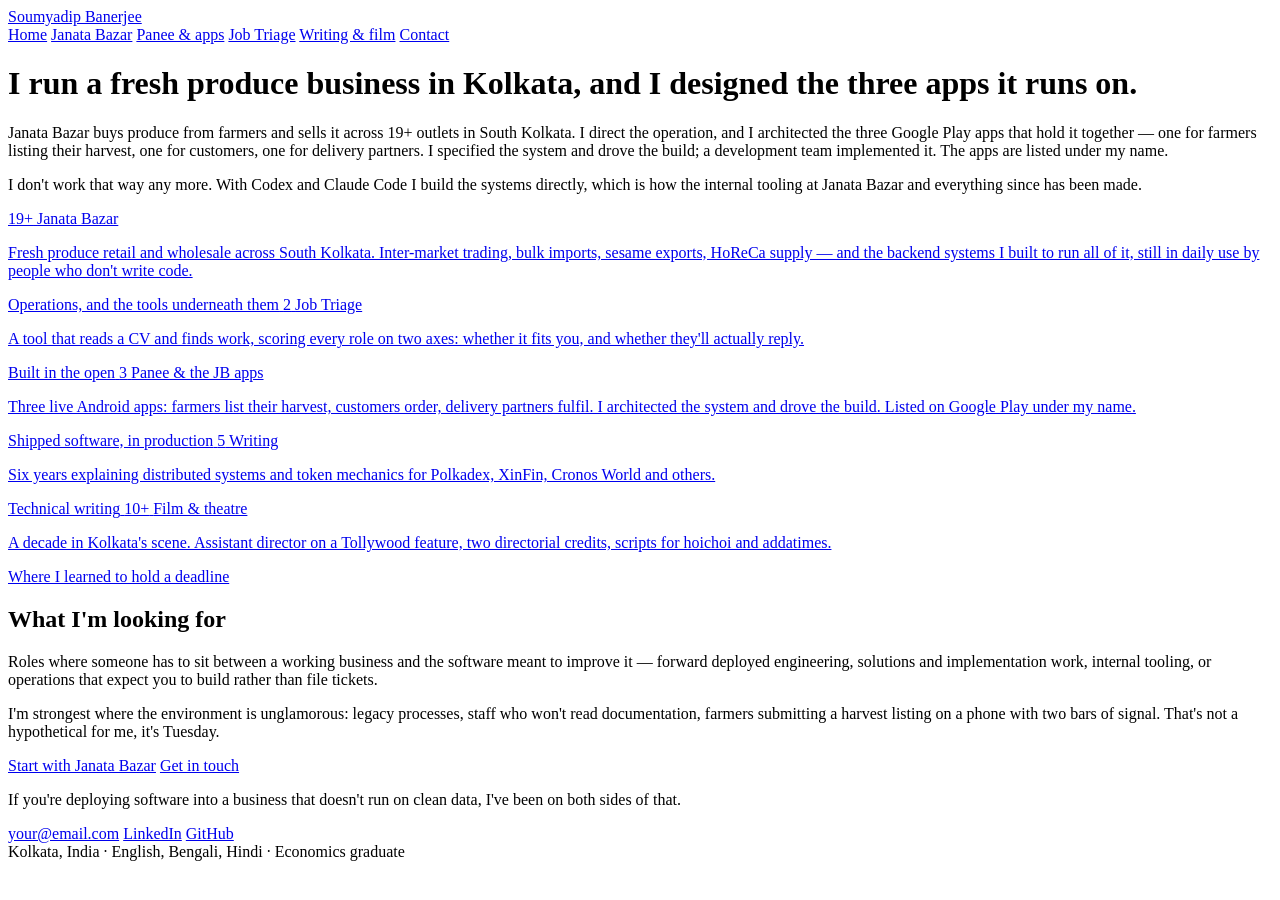
==== index.html @ 1682f2de "Add files via upload" ====
<!DOCTYPE html>
<html lang="en">
<head>
<meta charset="utf-8">
<meta name="viewport" content="width=device-width, initial-scale=1">
<title>Soumyadip Banerjee</title>
<meta name="description" content="I run a fresh produce business across 19 outlets in Kolkata, and I built the software that runs it.">
<meta property="og:title" content="Soumyadip Banerjee">
<meta property="og:description" content="I run a fresh produce business across 19 outlets in Kolkata, and I built the software that runs it.">
<meta property="og:type" content="website">
<link rel="preconnect" href="https://fonts.googleapis.com">
<link rel="preconnect" href="https://fonts.gstatic.com" crossorigin>
<link href="https://fonts.googleapis.com/css2?family=Fraunces:opsz,wght@9..144,400;9..144,500;9..144,600&family=Karla:wght@400;500;600&display=swap" rel="stylesheet">
<link rel="stylesheet" href="assets/style.css">
</head>
<body>

<header class="top">
  <div class="wrap">
    <a class="sig" href="index.html">Soumyadip Banerjee</a>
    <nav>
      <a href="index.html" aria-current="page">Home</a>
      <a href="janata-bazar.html">Janata Bazar</a>
      <a href="panee.html">Panee &amp; apps</a>
      <a href="job-triage.html">Job Triage</a>
      <a href="writing.html">Writing &amp; film</a>
      <a href="#contact">Contact</a>
    </nav>
  </div>
</header>

<div class="wrap">
  <div class="hero">
    <h1 class="claim">I <span class="mark run">run a fresh produce business</span> in Kolkata, and I <span class="mark build">designed the three apps</span> it runs on.</h1>
    <p class="standfirst">Janata Bazar buys produce from farmers and sells it across 19+ outlets in South Kolkata. I direct the operation, and I architected the three Google Play apps that hold it together — one for farmers listing their harvest, one for customers, one for delivery partners. I specified the system and drove the build; a development team implemented it. The apps are listed under my name.</p>
    <p class="standfirst" style="margin-top:16px">I don't work that way any more. With Codex and Claude Code I build the systems directly, which is how the internal tooling at Janata Bazar and everything since has been made.</p>
  </div>
</div>

<div class="tiles">
  <a class="tile tile-wide run" href="janata-bazar.html">
    <span class="figure">19+</span>
    <span>
      <span class="name">Janata Bazar</span>
      <p class="say">Fresh produce retail and wholesale across South Kolkata. Inter-market trading, bulk imports, sesame exports, HoReCa supply — and the backend systems I built to run all of it, still in daily use by people who don't write code.</p>
      <span class="go">Operations, and the tools underneath them</span>
    </span>
  </a>

  <a class="tile plain" href="job-triage.html">
    <span class="figure">2</span>
    <span>
      <span class="name">Job Triage</span>
      <p class="say">A tool that reads a CV and finds work, scoring every role on two axes: whether it fits you, and whether they'll actually reply.</p>
      <span class="go">Built in the open</span>
    </span>
  </a>

  <a class="tile build" href="panee.html">
    <span class="figure">3</span>
    <span>
      <span class="name">Panee &amp; the JB apps</span>
      <p class="say">Three live Android apps: farmers list their harvest, customers order, delivery partners fulfil. I architected the system and drove the build. Listed on Google Play under my name.</p>
      <span class="go">Shipped software, in production</span>
    </span>
  </a>

  <a class="tile plain" href="writing.html">
    <span class="figure">5</span>
    <span>
      <span class="name">Writing</span>
      <p class="say">Six years explaining distributed systems and token mechanics for Polkadex, XinFin, Cronos World and others.</p>
      <span class="go">Technical writing</span>
    </span>
  </a>

  <a class="tile plain" href="writing.html#film">
    <span class="figure">10+</span>
    <span>
      <span class="name">Film &amp; theatre</span>
      <p class="say">A decade in Kolkata's scene. Assistant director on a Tollywood feature, two directorial credits, scripts for hoichoi and addatimes.</p>
      <span class="go">Where I learned to hold a deadline</span>
    </span>
  </a>
</div>

<div class="wrap">
  <section>
    <h2>What I'm looking for</h2>
    <p class="sec-note">Roles where someone has to sit between a working business and the software meant to improve it — forward deployed engineering, solutions and implementation work, internal tooling, or operations that expect you to build rather than file tickets.</p>
    <p>I'm strongest where the environment is unglamorous: legacy processes, staff who won't read documentation, farmers submitting a harvest listing on a phone with two bars of signal. That's not a hypothetical for me, it's Tuesday.</p>
    <div class="btn-row">
      <a class="btn" href="janata-bazar.html">Start with Janata Bazar</a>
      <a class="btn q" href="#contact">Get in touch</a>
    </div>
  </section>

  <section id="contact" class="close">
    <p class="close-claim">If you're deploying software into a business that doesn't run on clean data, I've been on both sides of that.</p>
    <div class="contact">
      <a data-todo href="#" title="Add your email">your@email.com</a>
      <a href="https://www.linkedin.com/in/soumyadip-banerjee-05bbb8b3" target="_blank" rel="noopener">LinkedIn</a>
      <a data-todo href="#" title="Add your GitHub URL">GitHub</a>
    </div>
  </section>

  <footer>
    <div>Kolkata, India · English, Bengali, Hindi · Economics graduate</div>
  </footer>
</div>

</body>
</html>
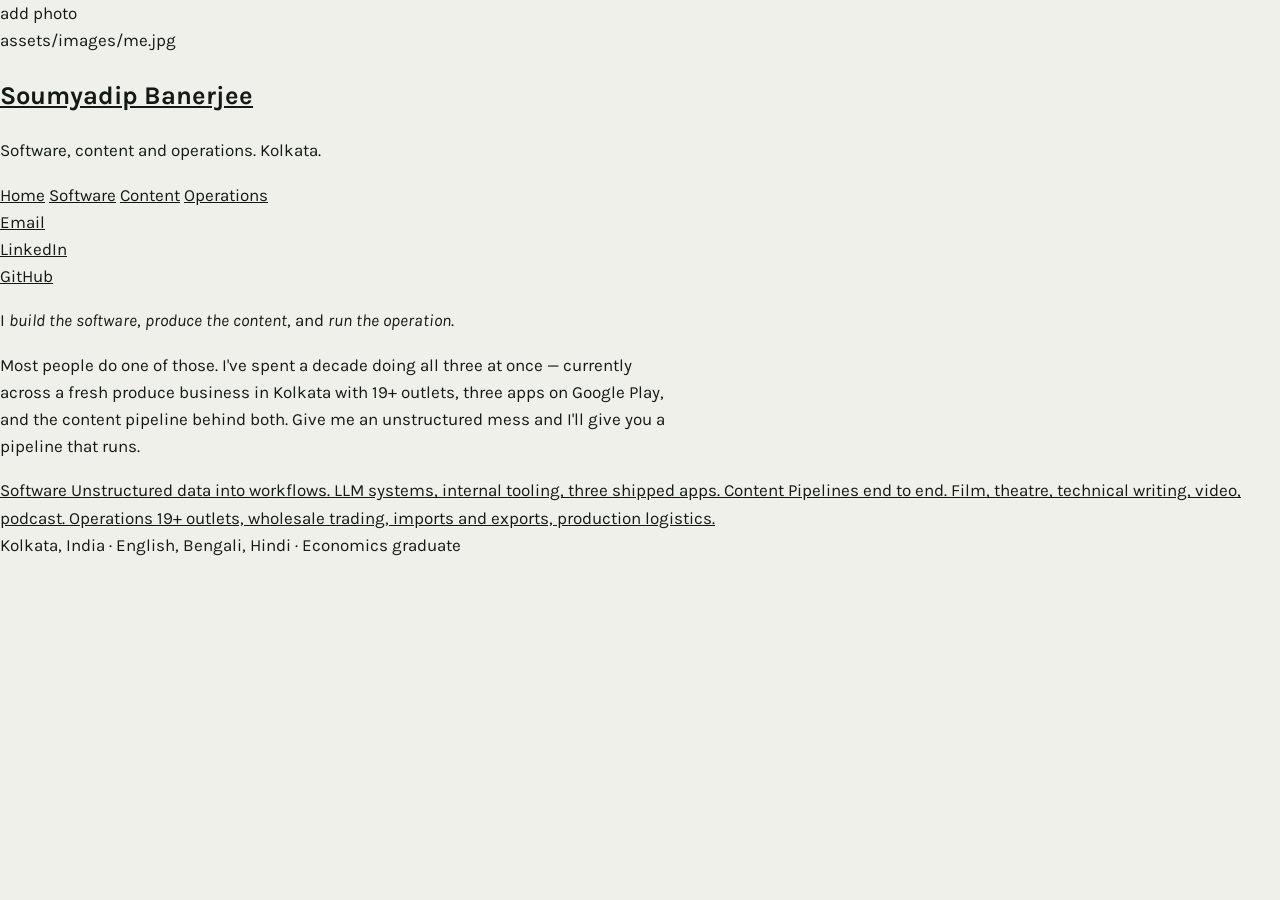
==== commit 359d7982: "Add files via upload" ====
--- a/index.html
+++ b/index.html
@@ -4,110 +4,57 @@
 <meta charset="utf-8">
 <meta name="viewport" content="width=device-width, initial-scale=1">
 <title>Soumyadip Banerjee</title>
-<meta name="description" content="I run a fresh produce business across 19 outlets in Kolkata, and I built the software that runs it.">
+<meta name="description" content="I build software, produce content, and run operations. Give me an unstructured mess and I'll give you a pipeline that runs.">
 <meta property="og:title" content="Soumyadip Banerjee">
-<meta property="og:description" content="I run a fresh produce business across 19 outlets in Kolkata, and I built the software that runs it.">
-<meta property="og:type" content="website">
+<meta property="og:description" content="I build software, produce content, and run operations. Give me an unstructured mess and I'll give you a pipeline that runs.">
 <link rel="preconnect" href="https://fonts.googleapis.com">
 <link rel="preconnect" href="https://fonts.gstatic.com" crossorigin>
-<link href="https://fonts.googleapis.com/css2?family=Fraunces:opsz,wght@9..144,400;9..144,500;9..144,600&family=Karla:wght@400;500;600&display=swap" rel="stylesheet">
+<link href="https://fonts.googleapis.com/css2?family=Fraunces:opsz,wght@9..144,400;9..144,500&family=Karla:wght@400;500;600&display=swap" rel="stylesheet">
 <link rel="stylesheet" href="assets/style.css">
+
 </head>
 <body>
+<div class="shell">
 
-<header class="top">
-  <div class="wrap">
-    <a class="sig" href="index.html">Soumyadip Banerjee</a>
+  <aside class="side">
+    <!-- Swap this block for: <img class="portrait" src="assets/images/me.jpg" alt="Soumyadip Banerjee"> -->
+    <div class="portrait-none">add photo<br>assets/images/me.jpg</div>
+    <h1><a href="index.html">Soumyadip Banerjee</a></h1>
+    <p class="role">Software, content and operations. Kolkata.</p>
     <nav>
-      <a href="index.html" aria-current="page">Home</a>
-      <a href="janata-bazar.html">Janata Bazar</a>
-      <a href="panee.html">Panee &amp; apps</a>
-      <a href="job-triage.html">Job Triage</a>
-      <a href="writing.html">Writing &amp; film</a>
-      <a href="#contact">Contact</a>
+      <a class="h" href="index.html" aria-current="page">Home</a>
+      <a class="s" href="software.html">Software</a>
+      <a class="c" href="content.html">Content</a>
+      <a class="o" href="operations.html">Operations</a>
     </nav>
-  </div>
-</header>
+    <div class="meta">
+      <a href="mailto:banerjeesoumyadip1991@gmail.com">Email</a><br>
+      <a href="https://www.linkedin.com/in/soumyadip-banerjee-05bbb8b3" target="_blank" rel="noopener">LinkedIn</a><br>
+      <a href="https://github.com/bhola1991" target="_blank" rel="noopener">GitHub</a>
+    </div>
+  </aside>
 
-<div class="wrap">
-  <div class="hero">
-    <h1 class="claim">I <span class="mark run">run a fresh produce business</span> in Kolkata, and I <span class="mark build">designed the three apps</span> it runs on.</h1>
-    <p class="standfirst">Janata Bazar buys produce from farmers and sells it across 19+ outlets in South Kolkata. I direct the operation, and I architected the three Google Play apps that hold it together — one for farmers listing their harvest, one for customers, one for delivery partners. I specified the system and drove the build; a development team implemented it. The apps are listed under my name.</p>
-    <p class="standfirst" style="margin-top:16px">I don't work that way any more. With Codex and Claude Code I build the systems directly, which is how the internal tooling at Janata Bazar and everything since has been made.</p>
-  </div>
+  <main class="main">
+    <p class="intro">I <em class="s">build the software</em>, <em class="c">produce the content</em>, and <em class="o">run the operation</em>.</p>
+    <p class="after">Most people do one of those. I've spent a decade doing all three at once — currently across a fresh produce business in Kolkata with 19+ outlets, three apps on Google Play, and the content pipeline behind both. Give me an unstructured mess and I'll give you a pipeline that runs.</p>
+
+    <div class="jump">
+      <a class="s" href="software.html">
+        <span class="n">Software</span>
+        <span class="w">Unstructured data into workflows. LLM systems, internal tooling, three shipped apps.</span>
+      </a>
+      <a class="c" href="content.html">
+        <span class="n">Content</span>
+        <span class="w">Pipelines end to end. Film, theatre, technical writing, video, podcast.</span>
+      </a>
+      <a class="o" href="operations.html">
+        <span class="n">Operations</span>
+        <span class="w">19+ outlets, wholesale trading, imports and exports, production logistics.</span>
+      </a>
+    </div>
+    <div class="foot">Kolkata, India · English, Bengali, Hindi · Economics graduate</div>
+  </main>
+
 </div>
-
-<div class="tiles">
-  <a class="tile tile-wide run" href="janata-bazar.html">
-    <span class="figure">19+</span>
-    <span>
-      <span class="name">Janata Bazar</span>
-      <p class="say">Fresh produce retail and wholesale across South Kolkata. Inter-market trading, bulk imports, sesame exports, HoReCa supply — and the backend systems I built to run all of it, still in daily use by people who don't write code.</p>
-      <span class="go">Operations, and the tools underneath them</span>
-    </span>
-  </a>
-
-  <a class="tile plain" href="job-triage.html">
-    <span class="figure">2</span>
-    <span>
-      <span class="name">Job Triage</span>
-      <p class="say">A tool that reads a CV and finds work, scoring every role on two axes: whether it fits you, and whether they'll actually reply.</p>
-      <span class="go">Built in the open</span>
-    </span>
-  </a>
-
-  <a class="tile build" href="panee.html">
-    <span class="figure">3</span>
-    <span>
-      <span class="name">Panee &amp; the JB apps</span>
-      <p class="say">Three live Android apps: farmers list their harvest, customers order, delivery partners fulfil. I architected the system and drove the build. Listed on Google Play under my name.</p>
-      <span class="go">Shipped software, in production</span>
-    </span>
-  </a>
-
-  <a class="tile plain" href="writing.html">
-    <span class="figure">5</span>
-    <span>
-      <span class="name">Writing</span>
-      <p class="say">Six years explaining distributed systems and token mechanics for Polkadex, XinFin, Cronos World and others.</p>
-      <span class="go">Technical writing</span>
-    </span>
-  </a>
-
-  <a class="tile plain" href="writing.html#film">
-    <span class="figure">10+</span>
-    <span>
-      <span class="name">Film &amp; theatre</span>
-      <p class="say">A decade in Kolkata's scene. Assistant director on a Tollywood feature, two directorial credits, scripts for hoichoi and addatimes.</p>
-      <span class="go">Where I learned to hold a deadline</span>
-    </span>
-  </a>
-</div>
-
-<div class="wrap">
-  <section>
-    <h2>What I'm looking for</h2>
-    <p class="sec-note">Roles where someone has to sit between a working business and the software meant to improve it — forward deployed engineering, solutions and implementation work, internal tooling, or operations that expect you to build rather than file tickets.</p>
-    <p>I'm strongest where the environment is unglamorous: legacy processes, staff who won't read documentation, farmers submitting a harvest listing on a phone with two bars of signal. That's not a hypothetical for me, it's Tuesday.</p>
-    <div class="btn-row">
-      <a class="btn" href="janata-bazar.html">Start with Janata Bazar</a>
-      <a class="btn q" href="#contact">Get in touch</a>
-    </div>
-  </section>
-
-  <section id="contact" class="close">
-    <p class="close-claim">If you're deploying software into a business that doesn't run on clean data, I've been on both sides of that.</p>
-    <div class="contact">
-      <a data-todo href="#" title="Add your email">your@email.com</a>
-      <a href="https://www.linkedin.com/in/soumyadip-banerjee-05bbb8b3" target="_blank" rel="noopener">LinkedIn</a>
-      <a data-todo href="#" title="Add your GitHub URL">GitHub</a>
-    </div>
-  </section>
-
-  <footer>
-    <div>Kolkata, India · English, Bengali, Hindi · Economics graduate</div>
-  </footer>
-</div>
-
 </body>
 </html>
--- a/assets/style.css
+++ b/assets/style.css
@@ -0,0 +1,205 @@
+/* ══════════════════════════════════════════════════════════
+   Soumyadip Banerjee — portfolio
+   One stylesheet for every page. Edit colours and type here.
+
+   The colour system does structural work, not decoration:
+     --run   (green) = operations. Things run, managed, traded.
+     --build (ochre) = systems.    Things designed and shipped.
+   Those two run through the tiles, the column headers and the
+   list markers, so the page's whole argument — that this person
+   does both — is legible before any copy is read.
+   ══════════════════════════════════════════════════════════ */
+
+:root{
+  --paper:#EFF0EA;
+  --ink:#131A15;
+  --run:#2C6E49;
+  --build:#C87F1E;
+  --muted:#5E665C;
+  --faint:#8A9086;
+  --rule:#D3D6CC;
+  --display:'Fraunces',Georgia,serif;
+  --body:'Karla',system-ui,sans-serif;
+}
+
+*{box-sizing:border-box}
+html{-webkit-text-size-adjust:100%;scroll-behavior:smooth}
+@media(prefers-reduced-motion:reduce){ html{scroll-behavior:auto} }
+
+body{
+  margin:0;background:var(--paper);color:var(--ink);
+  font-family:var(--body);font-size:17px;line-height:1.6;
+  text-rendering:optimizeLegibility;
+}
+@media(max-width:600px){ body{font-size:16px} }
+
+.wrap{max-width:1040px;margin:0 auto;padding:0 28px}
+.narrow{max-width:720px}
+@media(max-width:600px){ .wrap{padding:0 20px} }
+
+a{color:inherit}
+a:focus-visible,button:focus-visible{outline:2.5px solid var(--build);outline-offset:3px}
+img{max-width:100%;display:block}
+
+/* ── masthead, shared across pages ───────────────────── */
+.top{border-bottom:1px solid var(--rule);background:var(--paper);
+  position:sticky;top:0;z-index:20}
+.top .wrap{display:flex;align-items:center;gap:20px;flex-wrap:wrap;padding-top:16px;padding-bottom:16px}
+.sig{font-family:var(--display);font-size:19px;font-weight:500;
+  letter-spacing:-.01em;text-decoration:none}
+.top nav{margin-left:auto;display:flex;gap:22px;font-size:14.5px}
+.top nav a{color:var(--muted);text-decoration:none;padding-bottom:3px;
+  border-bottom:1.5px solid transparent;transition:color .15s,border-color .15s}
+.top nav a:hover{color:var(--ink);border-bottom-color:var(--build)}
+.top nav a[aria-current]{color:var(--ink);border-bottom-color:var(--ink)}
+@media(max-width:640px){
+  .top{position:static}
+  .top nav{width:100%;margin:4px 0 0;gap:16px;font-size:14px}
+}
+
+/* ── hero ────────────────────────────────────────────── */
+.hero{padding:78px 0 58px}
+@media(max-width:600px){ .hero{padding:44px 0 38px} }
+.claim{
+  font-family:var(--display);
+  font-size:clamp(2.1rem,6vw,3.9rem);
+  line-height:1.14;letter-spacing:-.022em;font-weight:400;margin:0;max-width:17ch;
+  font-variation-settings:"SOFT" 0,"WONK" 1,"opsz" 100;
+}
+/* Marked rather than coloured: the type stays at full contrast and it reads
+   as annotation on a line, which suits someone whose work is ledgers. */
+.mark{position:relative;white-space:nowrap}
+.mark::after{
+  content:"";position:absolute;left:0;right:0;bottom:.03em;height:.11em;border-radius:2px;
+  transform:scaleX(0);transform-origin:left;
+  animation:draw .62s cubic-bezier(.22,.9,.3,1) forwards;
+}
+.mark.run::after{background:var(--run);animation-delay:.3s}
+.mark.build::after{background:var(--build);animation-delay:.66s}
+@keyframes draw{to{transform:scaleX(1)}}
+
+.standfirst{margin:30px 0 0;max-width:56ch;font-size:1.06rem;color:var(--muted);line-height:1.62}
+
+/* ── tile grid ───────────────────────────────────────── */
+.tiles{
+  display:grid;grid-template-columns:repeat(2,1fr);gap:2px;
+  border-top:1.5px solid var(--ink);border-bottom:1.5px solid var(--ink);
+}
+.tile-wide{grid-column:1 / -1}
+@media(max-width:720px){ .tiles{grid-template-columns:1fr} }
+
+.tile{
+  position:relative;display:block;text-decoration:none;color:var(--paper);
+  background:var(--ink);padding:34px 30px 30px;min-height:212px;
+  display:flex;flex-direction:column;justify-content:space-between;
+  overflow:hidden;transition:background .18s;
+}
+.tile-wide{min-height:250px}
+.tile.run{background:var(--run)}
+.tile.build{background:var(--build);color:var(--ink)}
+.tile.plain{background:var(--ink)}
+.tile:hover{filter:saturate(1.12) brightness(1.06)}
+/* The figure stands in for a photograph — it gives the tile its visual weight
+   without reaching for stock imagery that would say nothing about the work. */
+.tile .figure{
+  font-family:var(--display);font-weight:500;
+  font-size:clamp(3rem,9vw,5.6rem);line-height:.9;letter-spacing:-.03em;
+  font-variation-settings:"opsz" 144;opacity:.92;
+}
+.tile-wide .figure{font-size:clamp(3.4rem,10vw,6.6rem)}
+.tile .name{font-family:var(--display);font-size:1.5rem;font-weight:500;
+  letter-spacing:-.015em;margin:18px 0 5px}
+.tile .say{font-size:15px;line-height:1.5;opacity:.86;max-width:44ch;margin:0}
+.tile .go{margin-top:14px;font-size:13.5px;opacity:.8;
+  border-bottom:1.5px solid currentColor;display:inline-block;padding-bottom:2px}
+
+/* ── generic sections ────────────────────────────────── */
+section{padding:64px 0 0}
+@media(max-width:600px){ section{padding:46px 0 0} }
+h2{font-family:var(--display);font-size:clamp(1.35rem,3.2vw,1.8rem);
+  font-weight:500;letter-spacing:-.015em;margin:0 0 8px}
+h3{font-family:var(--display);font-size:1.24rem;font-weight:500;
+  letter-spacing:-.012em;margin:0 0 8px}
+.sec-note{color:var(--muted);font-size:15.5px;margin:0 0 32px;max-width:60ch}
+p{max-width:68ch}
+
+/* ── page banner (detail pages) ──────────────────────── */
+.banner{padding:64px 0 40px;border-bottom:1.5px solid var(--ink)}
+@media(max-width:600px){ .banner{padding:40px 0 30px} }
+.banner .kind{font-size:13.5px;color:var(--muted);margin:0 0 12px}
+.banner h1{font-family:var(--display);font-size:clamp(2rem,5.4vw,3.2rem);
+  font-weight:400;line-height:1.1;letter-spacing:-.022em;margin:0;max-width:18ch;
+  font-variation-settings:"WONK" 1}
+.banner .lede{margin:22px 0 0;font-size:1.06rem;color:var(--muted);max-width:60ch;line-height:1.6}
+.banner .facts{margin:26px 0 0;display:flex;gap:30px;flex-wrap:wrap}
+.banner .facts div{font-size:14.5px;color:var(--muted)}
+.banner .facts b{display:block;font-family:var(--display);font-size:1.5rem;
+  font-weight:500;color:var(--ink);letter-spacing:-.02em;line-height:1.1;margin-bottom:2px}
+
+/* ── the run/build split ─────────────────────────────── */
+.split{display:grid;grid-template-columns:1fr 1fr;gap:38px;margin-top:6px}
+@media(max-width:760px){ .split{grid-template-columns:1fr;gap:28px} }
+.col h4{font-family:var(--body);font-size:13.5px;font-weight:600;
+  margin:0 0 13px;padding-bottom:7px;border-bottom:2.5px solid}
+.col.run h4{border-color:var(--run);color:var(--run)}
+.col.build h4{border-color:var(--build);color:var(--build)}
+.col ul{margin:0;padding:0;list-style:none}
+.col li{position:relative;padding-left:16px;margin-bottom:12px;font-size:15.5px;line-height:1.55}
+.col li::before{content:"";position:absolute;left:0;top:.62em;width:6px;height:1.5px}
+.col.run li::before{background:var(--run)}
+.col.build li::before{background:var(--build)}
+.col li:last-child{margin-bottom:0}
+
+/* ── prose lists on detail pages ─────────────────────── */
+.plain-list{margin:0;padding:0;list-style:none}
+.plain-list li{position:relative;padding-left:17px;margin-bottom:11px;line-height:1.55}
+.plain-list li::before{content:"";position:absolute;left:0;top:.66em;
+  width:7px;height:1.5px;background:var(--faint)}
+
+/* ── entries (writing, credits) ──────────────────────── */
+.entries{border-top:1.5px solid var(--ink)}
+.entry{padding:26px 0;border-bottom:1px solid var(--rule)}
+.entry-h{display:flex;align-items:baseline;gap:14px;flex-wrap:wrap;margin-bottom:6px}
+.entry-h h3{margin:0}
+.when{font-size:13.5px;color:var(--faint)}
+.entry p{margin:0;color:var(--muted);font-size:15.5px;max-width:64ch}
+.entry .credits{margin-top:9px;font-size:14.5px;color:var(--faint)}
+
+/* ── links & buttons ─────────────────────────────────── */
+.links{margin-top:24px;display:flex;gap:8px;flex-wrap:wrap}
+.pill{font-size:13.5px;text-decoration:none;color:var(--muted);
+  border:1px solid var(--rule);border-radius:1px;padding:6px 12px;
+  transition:border-color .15s,color .15s}
+.pill:hover{border-color:var(--ink);color:var(--ink)}
+.pill[data-todo]{border-style:dashed;color:var(--faint)}
+.btn{display:inline-block;text-decoration:none;font-size:15px;font-weight:500;
+  padding:9px 17px;border:1.5px solid var(--ink);border-radius:1px;
+  transition:background .15s,color .15s}
+.btn:hover{background:var(--ink);color:var(--paper)}
+.btn.q{border-color:var(--rule);color:var(--muted)}
+.btn.q:hover{background:transparent;border-color:var(--ink);color:var(--ink)}
+.btn-row{display:flex;gap:10px;flex-wrap:wrap;margin-top:28px}
+
+/* ── next / prev between project pages ───────────────── */
+.next{margin-top:64px;border-top:1.5px solid var(--ink);padding:26px 0 0;
+  display:flex;justify-content:space-between;gap:20px;flex-wrap:wrap}
+.next a{text-decoration:none;font-family:var(--display);font-size:1.16rem;
+  font-weight:500;border-bottom:1.5px solid var(--build);padding-bottom:2px}
+.next a:hover{background:var(--build);color:var(--paper)}
+.next .lbl{font-size:13.5px;color:var(--faint);display:block;
+  font-family:var(--body);font-weight:400;border:none;margin-bottom:5px}
+
+/* ── close & footer ──────────────────────────────────── */
+.close{padding:72px 0 26px}
+.close-claim{font-family:var(--display);font-size:clamp(1.5rem,4vw,2.1rem);
+  font-weight:400;line-height:1.28;letter-spacing:-.018em;margin:0 0 26px;max-width:22ch}
+.contact{display:flex;gap:14px;flex-wrap:wrap;font-size:16px}
+.contact a{color:var(--ink);text-decoration:none;border-bottom:1.5px solid var(--build)}
+.contact a:hover{background:var(--build);color:var(--paper)}
+footer{padding:30px 0 46px;color:var(--faint);font-size:13.5px;
+  border-top:1px solid var(--rule);margin-top:36px}
+
+@media(prefers-reduced-motion:reduce){
+  *{animation:none!important;transition:none!important}
+  .mark::after{transform:scaleX(1)}
+}
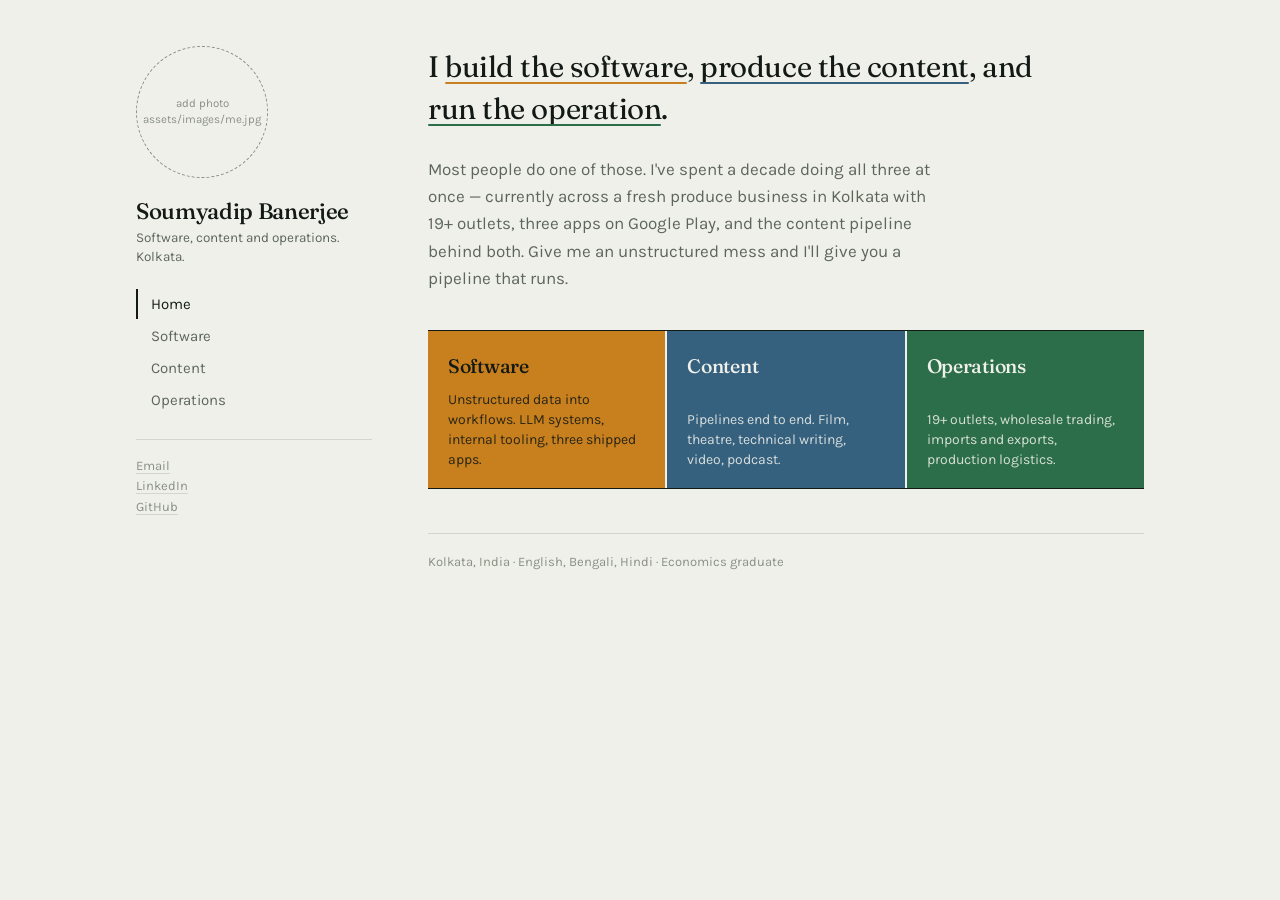
==== commit b1c504cf: "Add files via upload" ====
--- a/index.html
+++ b/index.html
@@ -10,7 +10,146 @@
 <link rel="preconnect" href="https://fonts.googleapis.com">
 <link rel="preconnect" href="https://fonts.gstatic.com" crossorigin>
 <link href="https://fonts.googleapis.com/css2?family=Fraunces:opsz,wght@9..144,400;9..144,500&family=Karla:wght@400;500;600&display=swap" rel="stylesheet">
-<link rel="stylesheet" href="assets/style.css">
+<style>
+/* ══════════════════════════════════════════════════════
+   Soumyadip Banerjee — portfolio
+   One stylesheet, four pages.
+
+   Colour does structural work. Each pillar owns one:
+     --ops  green  operations
+     --soft ochre  software
+     --cont blue   content
+   The sidebar stays neutral so the pillar colour is the
+   only thing that changes as you move between pages.
+   ══════════════════════════════════════════════════════ */
+
+:root{
+  --paper:#EFF0EA; --ink:#131A15;
+  --ops:#2C6E49; --soft:#C87F1E; --cont:#35617E;
+  --muted:#5E665C; --faint:#8A9086; --rule:#D3D6CC;
+  --accent:var(--soft);           /* overridden per page */
+  --display:'Fraunces',Georgia,serif;
+  --body:'Karla',system-ui,sans-serif;
+}
+*{box-sizing:border-box}
+html{-webkit-text-size-adjust:100%}
+body{margin:0;background:var(--paper);color:var(--ink);
+  font-family:var(--body);font-size:17px;line-height:1.6}
+@media(max-width:600px){body{font-size:16px}}
+a{color:inherit}
+a:focus-visible{outline:2.5px solid var(--accent);outline-offset:3px}
+img{max-width:100%;display:block}
+
+/* ── shell: sidebar + content ───────────────────────── */
+.shell{max-width:1060px;margin:0 auto;padding:0 26px;
+  display:grid;grid-template-columns:236px 1fr;gap:56px;align-items:start}
+@media(max-width:820px){.shell{grid-template-columns:1fr;gap:0}}
+
+.side{position:sticky;top:0;padding:46px 0 40px}
+@media(max-width:820px){.side{position:static;padding:32px 0 24px;
+  border-bottom:1px solid var(--rule)}}
+
+.portrait{width:132px;height:132px;border-radius:50%;object-fit:cover;
+  border:1.5px solid var(--ink);background:var(--rule)}
+/* Shown until a real photo is dropped in. Deliberately plain rather than a
+   silhouette icon — it reads as unfinished, which is the point. */
+.portrait-none{width:132px;height:132px;border-radius:50%;
+  border:1.5px dashed var(--faint);display:flex;align-items:center;
+  justify-content:center;text-align:center;font-size:11.5px;color:var(--faint);
+  line-height:1.35;padding:14px}
+
+.side h1{font-family:var(--display);font-size:1.4rem;font-weight:500;
+  letter-spacing:-.015em;margin:20px 0 4px;line-height:1.2}
+.side h1 a{text-decoration:none}
+.side .role{font-size:13.5px;color:var(--muted);margin:0 0 22px;line-height:1.4}
+
+.side nav{display:flex;flex-direction:column;gap:2px;margin-bottom:24px}
+@media(max-width:820px){.side nav{flex-direction:row;flex-wrap:wrap;gap:16px}}
+.side nav a{text-decoration:none;font-size:15px;color:var(--muted);
+  padding:3px 0 3px 13px;border-left:2.5px solid transparent;
+  transition:color .15s,border-color .15s}
+@media(max-width:820px){.side nav a{padding:0 0 3px;border-left:none;
+  border-bottom:2.5px solid transparent}}
+.side nav a:hover{color:var(--ink)}
+.side nav a.o:hover,.side nav a.o[aria-current]{border-color:var(--ops);color:var(--ops)}
+.side nav a.s:hover,.side nav a.s[aria-current]{border-color:var(--soft);color:var(--soft)}
+.side nav a.c:hover,.side nav a.c[aria-current]{border-color:var(--cont);color:var(--cont)}
+.side nav a.h:hover,.side nav a.h[aria-current]{border-color:var(--ink);color:var(--ink)}
+
+.side .meta{font-size:13px;color:var(--faint);line-height:1.6;
+  border-top:1px solid var(--rule);padding-top:16px}
+.side .meta a{text-decoration:none;border-bottom:1px solid var(--rule)}
+.side .meta a:hover{border-bottom-color:var(--ink)}
+
+/* ── main ───────────────────────────────────────────── */
+.main{padding:46px 0 70px;min-width:0}
+@media(max-width:820px){.main{padding:32px 0 60px}}
+
+.intro{font-family:var(--display);font-size:clamp(1.35rem,2.9vw,1.85rem);
+  font-weight:400;line-height:1.42;letter-spacing:-.015em;margin:0;max-width:34ch}
+.intro em{font-style:normal;position:relative;white-space:nowrap}
+.intro em::after{content:"";position:absolute;left:0;right:0;bottom:.02em;
+  height:.09em;border-radius:2px;transform:scaleX(0);transform-origin:left;
+  animation:d .55s cubic-bezier(.22,.9,.3,1) forwards}
+.intro em.s::after{background:var(--soft);animation-delay:.25s}
+.intro em.c::after{background:var(--cont);animation-delay:.5s}
+.intro em.o::after{background:var(--ops);animation-delay:.75s}
+@keyframes d{to{transform:scaleX(1)}}
+.after{margin:26px 0 0;max-width:52ch;color:var(--muted)}
+
+/* page headers on inner pages */
+.ph{border-bottom:2.5px solid var(--accent);padding-bottom:12px;margin-bottom:26px}
+.ph h2{font-family:var(--display);font-size:clamp(1.6rem,3.6vw,2.15rem);
+  font-weight:400;letter-spacing:-.02em;margin:0;color:var(--accent)}
+.ph p{margin:10px 0 0;color:var(--muted);max-width:56ch;font-size:15.5px}
+
+h3{font-family:var(--display);font-size:1.2rem;font-weight:500;
+  letter-spacing:-.012em;margin:0 0 7px}
+p{max-width:66ch}
+
+/* ── entries ────────────────────────────────────────── */
+.entry{padding:22px 0;border-bottom:1px solid var(--rule)}
+.entry:first-of-type{border-top:1px solid var(--rule)}
+.entry-h{display:flex;align-items:baseline;gap:12px;flex-wrap:wrap;margin-bottom:5px}
+.entry-h h3{margin:0}
+.when{font-size:13px;color:var(--faint)}
+.entry p{margin:0;color:var(--muted);font-size:15.5px;max-width:62ch}
+.entry .sub{margin-top:8px;font-size:14px;color:var(--faint)}
+
+ul.pts{margin:0;padding:0;list-style:none}
+ul.pts li{position:relative;padding-left:15px;margin-bottom:9px;
+  font-size:15.5px;line-height:1.5}
+ul.pts li::before{content:"";position:absolute;left:0;top:.64em;
+  width:6px;height:1.5px;background:var(--accent)}
+
+/* ── quick links on home ────────────────────────────── */
+.jump{margin-top:38px;display:grid;grid-template-columns:repeat(3,1fr);gap:2px;
+  border-top:1.5px solid var(--ink);border-bottom:1.5px solid var(--ink)}
+@media(max-width:700px){.jump{grid-template-columns:1fr}}
+.jump a{text-decoration:none;padding:20px 20px 18px;min-height:132px;
+  display:flex;flex-direction:column;justify-content:space-between;
+  transition:filter .18s;color:var(--paper)}
+.jump a.s{background:var(--soft);color:var(--ink)}
+.jump a.c{background:var(--cont)}
+.jump a.o{background:var(--ops)}
+.jump a:hover{filter:brightness(1.09) saturate(1.08)}
+.jump .n{font-family:var(--display);font-size:1.22rem;font-weight:500;letter-spacing:-.015em}
+.jump .w{font-size:14px;line-height:1.42;opacity:.88;margin-top:8px}
+
+.links{margin-top:22px;display:flex;gap:8px;flex-wrap:wrap}
+.pill{font-size:13.5px;text-decoration:none;color:var(--muted);
+  border:1px solid var(--rule);padding:6px 12px;transition:border-color .15s,color .15s}
+.pill:hover{border-color:var(--ink);color:var(--ink)}
+.pill[data-todo]{border-style:dashed;color:var(--faint)}
+
+.foot{margin-top:44px;padding-top:18px;border-top:1px solid var(--rule);
+  color:var(--faint);font-size:13px}
+
+@media(prefers-reduced-motion:reduce){*{animation:none!important;transition:none!important}
+  .intro em::after{transform:scaleX(1)}}
+
+:root{--accent:var(--soft)}
+</style>
 
 </head>
 <body>
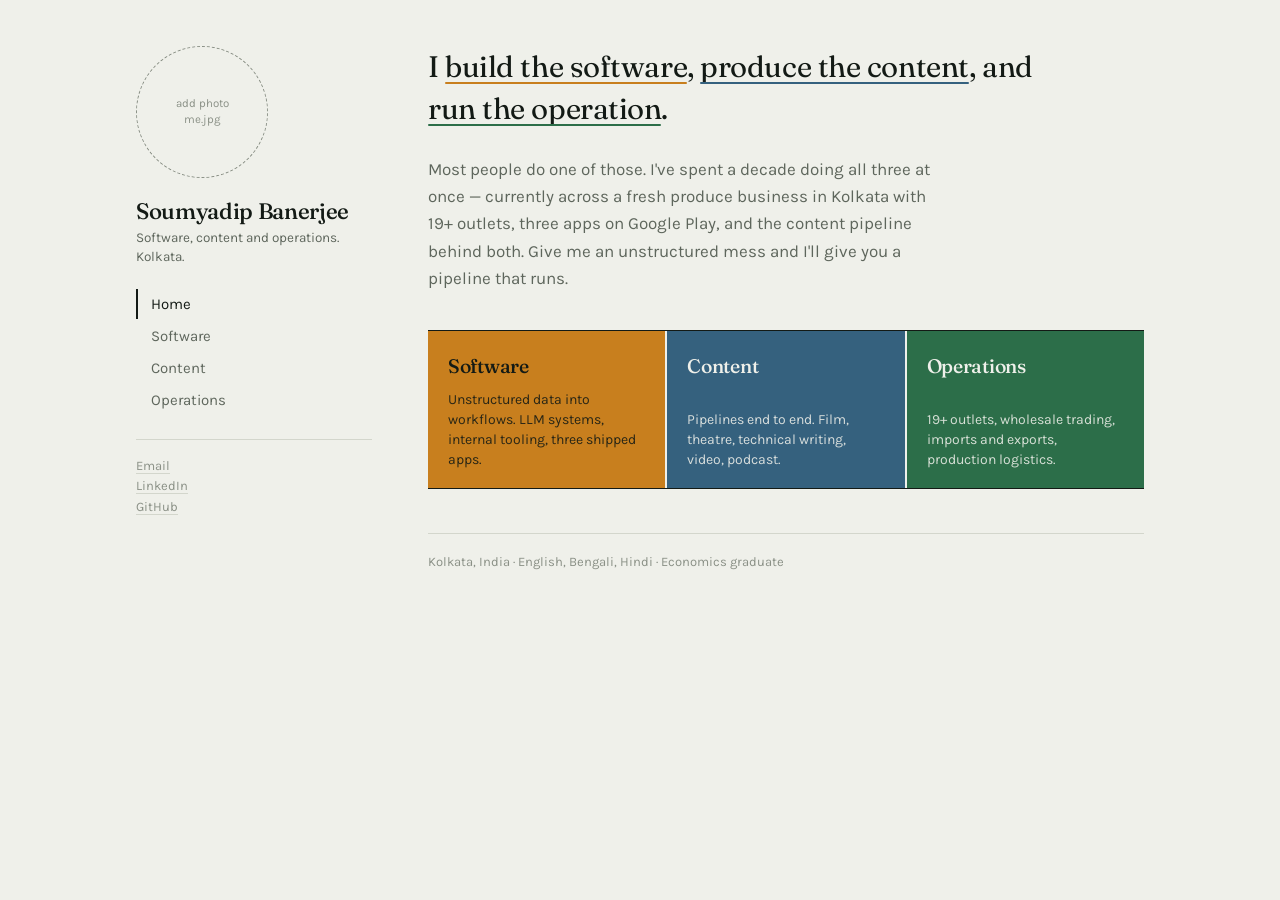
==== commit 27051453: "Update image source in portrait section" ====
--- a/index.html
+++ b/index.html
@@ -157,7 +157,7 @@
 
   <aside class="side">
     <!-- Swap this block for: <img class="portrait" src="assets/images/me.jpg" alt="Soumyadip Banerjee"> -->
-    <div class="portrait-none">add photo<br>assets/images/me.jpg</div>
+    <div class="portrait-none">add photo<br>me.jpg</div>
     <h1><a href="index.html">Soumyadip Banerjee</a></h1>
     <p class="role">Software, content and operations. Kolkata.</p>
     <nav>
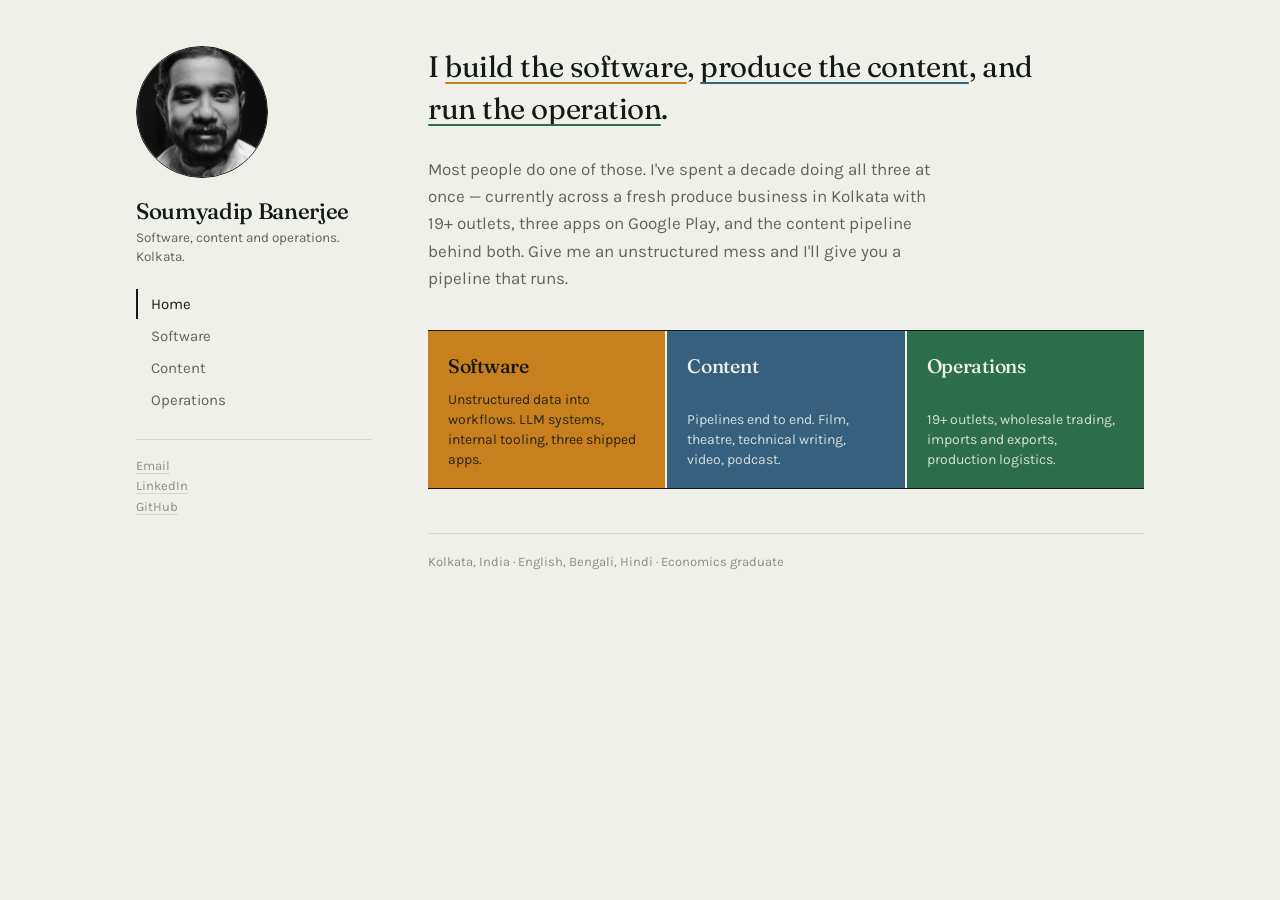
==== commit 259f2d8d: "Replace placeholder with actual portrait image" ====
--- a/index.html
+++ b/index.html
@@ -156,9 +156,7 @@
 <div class="shell">
 
   <aside class="side">
-    <!-- Swap this block for: <img class="portrait" src="assets/images/me.jpg" alt="Soumyadip Banerjee"> -->
-    <div class="portrait-none">add photo<br>me.jpg</div>
-    <h1><a href="index.html">Soumyadip Banerjee</a></h1>
+       <img class="portrait" src="me.jpg" alt="Soumyadip Banerjee">    <h1><a href="index.html">Soumyadip Banerjee</a></h1>
     <p class="role">Software, content and operations. Kolkata.</p>
     <nav>
       <a class="h" href="index.html" aria-current="page">Home</a>
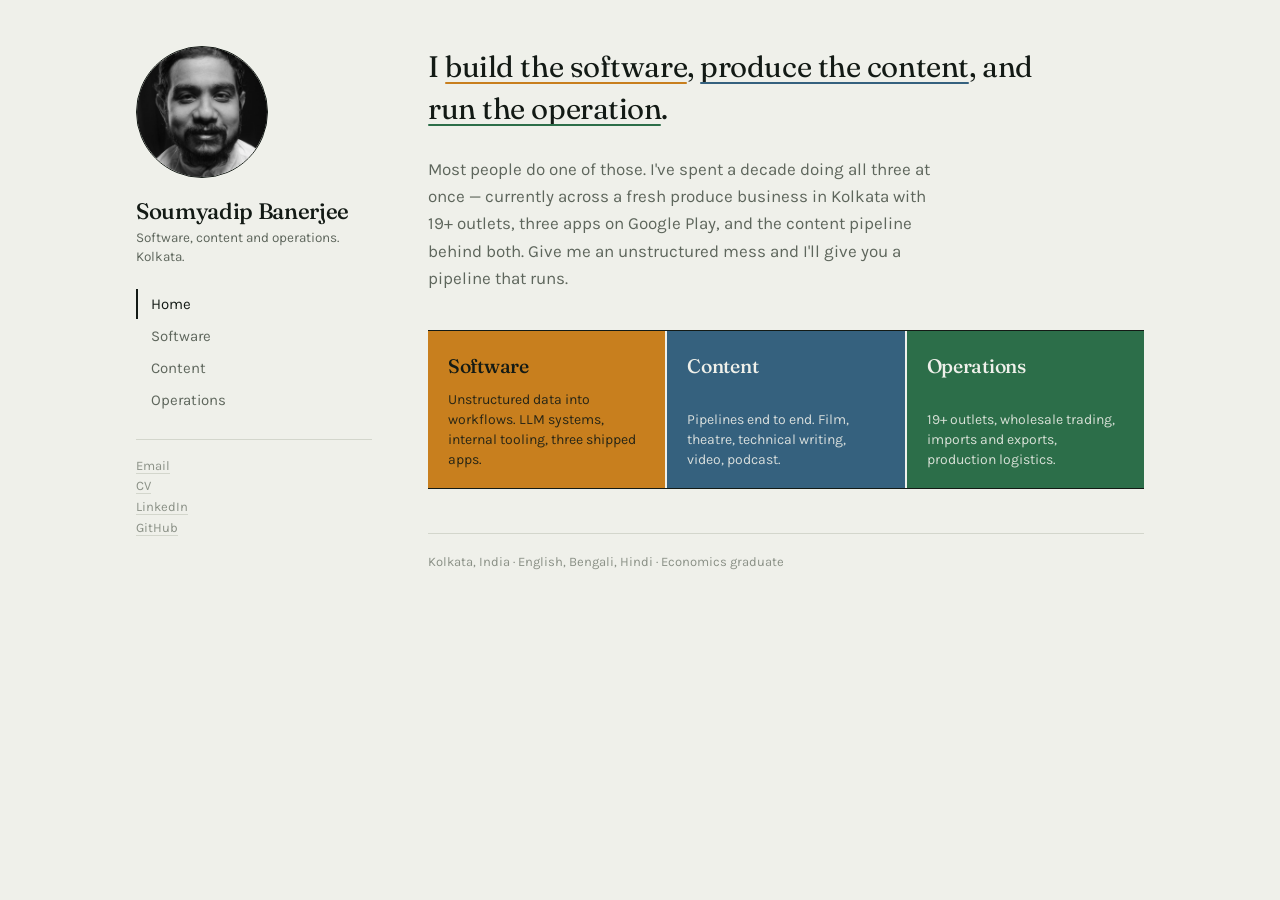
==== commit 644c102b: "Add files via upload" ====
--- a/index.html
+++ b/index.html
@@ -156,7 +156,8 @@
 <div class="shell">
 
   <aside class="side">
-       <img class="portrait" src="me.jpg" alt="Soumyadip Banerjee">    <h1><a href="index.html">Soumyadip Banerjee</a></h1>
+    <img class="portrait" src="me.jpg" alt="Soumyadip Banerjee">
+    <h1><a href="index.html">Soumyadip Banerjee</a></h1>
     <p class="role">Software, content and operations. Kolkata.</p>
     <nav>
       <a class="h" href="index.html" aria-current="page">Home</a>
@@ -166,6 +167,7 @@
     </nav>
     <div class="meta">
       <a href="mailto:banerjeesoumyadip1991@gmail.com">Email</a><br>
+      <a href="cv.pdf" target="_blank" rel="noopener">CV</a><br>
       <a href="https://www.linkedin.com/in/soumyadip-banerjee-05bbb8b3" target="_blank" rel="noopener">LinkedIn</a><br>
       <a href="https://github.com/bhola1991" target="_blank" rel="noopener">GitHub</a>
     </div>
